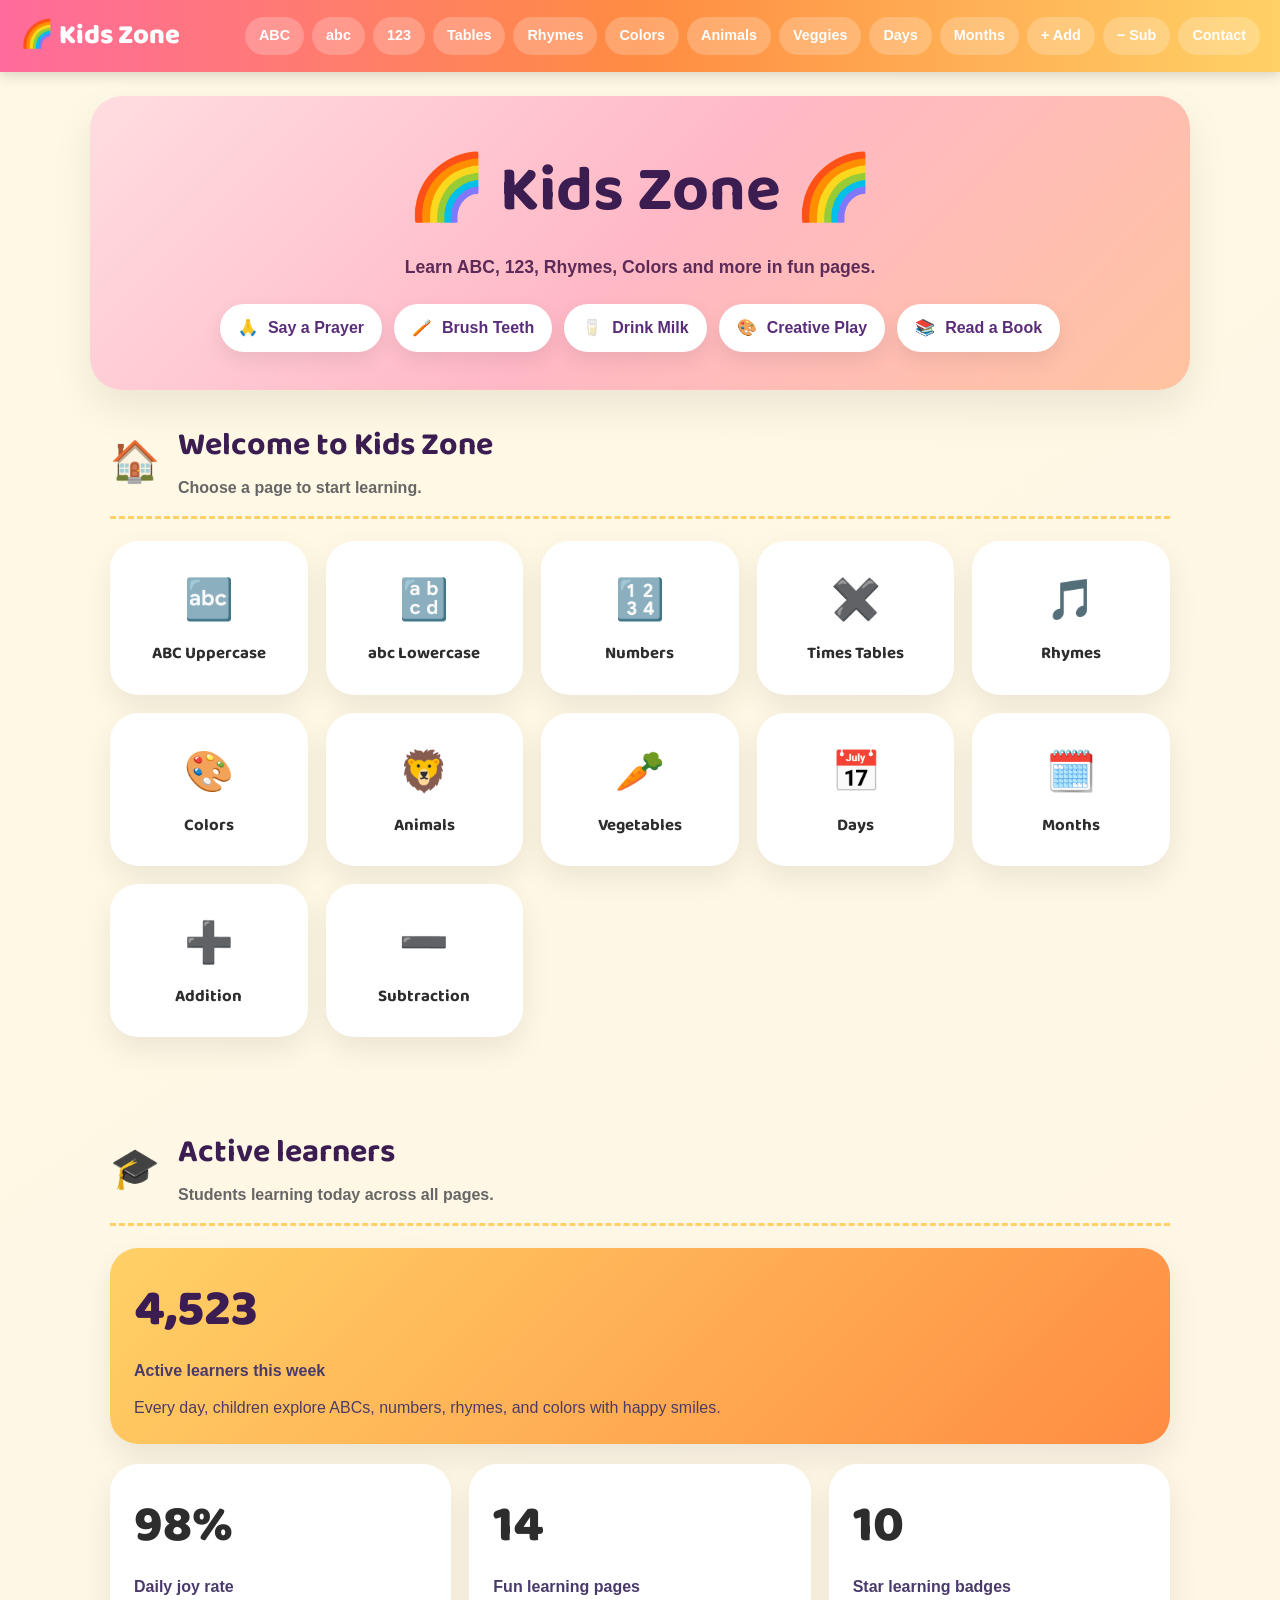
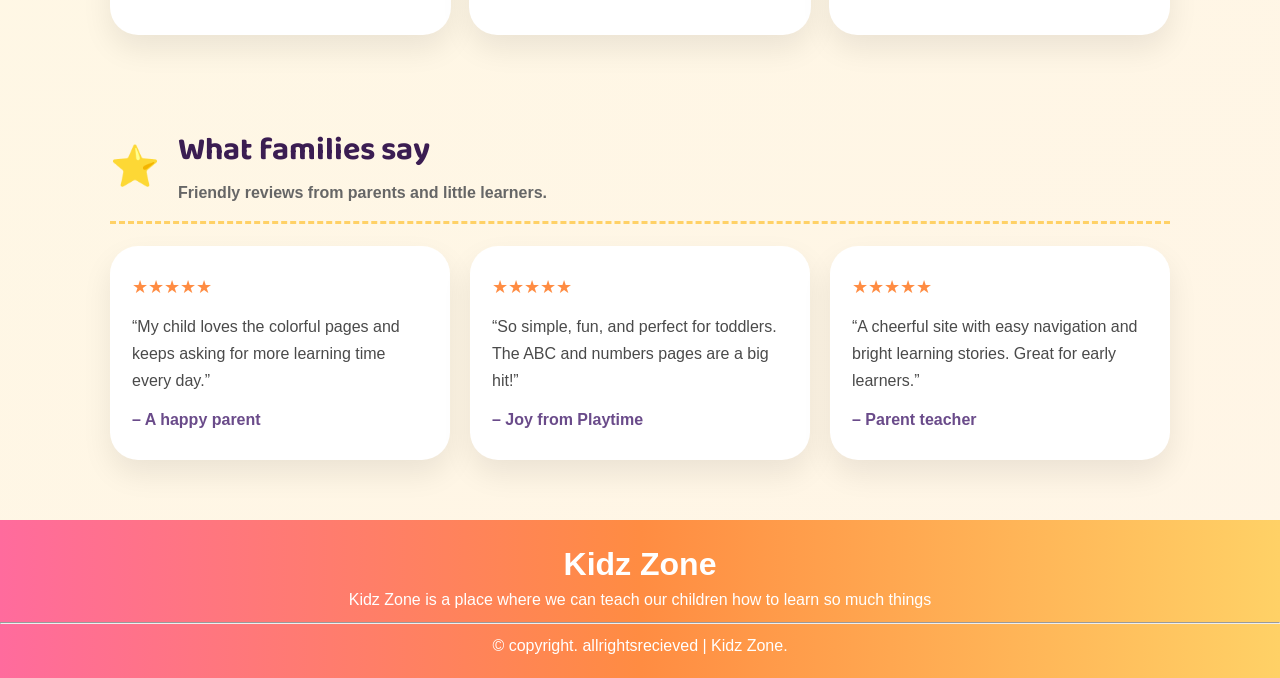
==== index.html @ d8476ef0 "init" ====
﻿<!DOCTYPE html>
<html lang="en">

<head>
  <meta charset="UTF-8">
  <meta name="viewport" content="width=device-width, initial-scale=1.0">
  <title>Kids Zone | Fun Learning for Toddlers</title>
  <link href="https://fonts.googleapis.com/css2?family=Baloo+2:wght@400;600;700;800&display=swap" rel="stylesheet">
  <link rel="stylesheet" href="styles.css">
</head>

<body>

  <nav class="top-nav">

    <a href="index.html" class="logo">🌈 Kids Zone</a>

    <div class="page-links">

      <a href="abcupper.html">ABC</a>

      <a href="abclower.html">abc</a>

      <a href="numbers.html">123</a>

      <a href="tables.html">Tables</a>

      <a href="rhymes.html">Rhymes</a>

      <a href="colors.html">Colors</a>

      <a href="animals.html">Animals</a>

      <a href="vegetables.html">Veggies</a>

      <a href="days.html">Days</a>

      <a href="months.html">Months</a>

      <a href="addition.html">+ Add</a>

      <a href="subtraction.html">− Sub</a>

      <a href="contact.html">Contact</a>

    </div>

  </nav>

  <div class="hero">

    <h1>🌈 Kids Zone 🌈</h1>

    <p>Learn ABC, 123, Rhymes, Colors and more in fun pages.</p>

    <div class="habits">

      <div class="habit-pill"><span class="icon">🙏</span> Say a Prayer</div>

      <div class="habit-pill"><span class="icon">🪥</span> Brush Teeth</div>

      <div class="habit-pill"><span class="icon">🥛</span> Drink Milk</div>

      <div class="habit-pill"><span class="icon">🎨</span> Creative Play</div>

      <div class="habit-pill"><span class="icon">📚</span> Read a Book</div>

    </div>

  </div>

  <div class="container">

    <div class="section-header">

      <span class="icon-big">🏠</span>

      <div>

        <h2>Welcome to Kids Zone</h2>

        <div class="subtitle">Choose a page to start learning.</div>

      </div>

    </div>

    <div class="topic-grid">

      <a href="abcupper.html" class="topic-card">

        <span class="t-icon">🔤</span>

        <span class="t-name">ABC Uppercase</span>

      </a>

      <a href="abclower.html" class="topic-card">

        <span class="t-icon">🔡</span>

        <span class="t-name">abc Lowercase</span>

      </a>

      <a href="numbers.html" class="topic-card">

        <span class="t-icon">🔢</span>

        <span class="t-name">Numbers</span>

      </a>

      <a href="tables.html" class="topic-card">

        <span class="t-icon">✖️</span>

        <span class="t-name">Times Tables</span>

      </a>

      <a href="rhymes.html" class="topic-card">

        <span class="t-icon">🎵</span>

        <span class="t-name">Rhymes</span>

      </a>

      <a href="colors.html" class="topic-card">

        <span class="t-icon">🎨</span>

        <span class="t-name">Colors</span>

      </a>

      <a href="animals.html" class="topic-card">

        <span class="t-icon">🦁</span>

        <span class="t-name">Animals</span></a>

      <a href="vegetables.html" class="topic-card">

        <span class="t-icon">🥕</span>

        <span class="t-name">Vegetables</span>

      </a>

      <a href="days.html" class="topic-card">

        <span class="t-icon">📅</span>

        <span class="t-name">Days</span>

      </a>

      <a href="months.html" class="topic-card">

        <span class="t-icon">🗓️</span>

        <span class="t-name">Months</span>

      </a>

      <a href="addition.html" class="topic-card">

        <span class="t-icon">➕</span>

        <span class="t-name">Addition</span>

      </a>

      <a href="subtraction.html" class="topic-card">

        <span class="t-icon">➖</span>

        <span class="t-name">Subtraction</span>

      </a>

    </div>

  </div>


  <div class="container">

    <div class="section-header">

      <span class="icon-big">🎓</span>

      <div>

        <h2>Active learners</h2>

        <div class="subtitle">Students learning today across all pages.</div>

      </div>

    </div>


    <div class="active-counter">

      <div class="counter-card main-counter">

        <div class="counter-value">4,523</div>

        <div class="counter-label">Active learners this week</div>

        <p>Every day, children explore ABCs, numbers, rhymes, and colors with happy smiles.</p>

      </div>

      <div class="counter-grid">

        <div class="counter-card">

          <div class="counter-value">98%</div>

          <div class="counter-label">Daily joy rate</div>

        </div>

        <div class="counter-card">

          <div class="counter-value">14</div>

          <div class="counter-label">Fun learning pages</div>

        </div>

        <div class="counter-card">

          <div class="counter-value">10</div>

          <div class="counter-label">Star learning badges</div>

        </div>

      </div>

    </div>

  </div>


  <div class="container">

    <div class="section-header">

      <span class="icon-big">⭐</span>

      <div>

        <h2>What families say</h2>

        <div class="subtitle">Friendly reviews from parents and little learners.</div>

      </div>

    </div>


    <div class="review-grid">

      <div class="review-card">

        <div class="review-stars">★★★★★</div>

        <p>“My child loves the colorful pages and keeps asking for more learning time every day.”</p>

        <div class="review-author">– A happy parent</div>

      </div>

      <div class="review-card">

        <div class="review-stars">★★★★★</div>

        <p>“So simple, fun, and perfect for toddlers. The ABC and numbers pages are a big hit!”</p>

        <div class="review-author">– Joy from Playtime</div>

      </div>

      <div class="review-card">

        <div class="review-stars">★★★★★</div>

        <p>“A cheerful site with easy navigation and bright learning stories. Great for early learners.”</p>

        <div class="review-author">– Parent teacher</div>

      </div>

    </div>

  </div>

  <footer>

    <div class="heading_main"><h1>Kidz Zone</h1></div>
    
    <p>Kidz Zone is a place where we can teach our children how to learn so much things</p>

    <hr class="hr">

    <div class="lower_footer">

      <p> ©️ copyright. allrightsrecieved | Kidz Zone.</p>

    </div>

  </footer>

  <script src="script.js" defer></script>


</body>

</html>
---- styles.css ----
﻿:root {
    --pink: #ff6b9d;
    --orange: #ff8c42;
    --yellow: #ffd166;
    --green: #06d6a0;
    --blue: #118ab2;
    --purple: #9b5de5;
    --red: #ef233c;
    --bg: #fef9e4;
    --text: #2d2d2d;
    --card-radius: 24px;
    --nav-h: 72px;
}

* {
    margin: 0;
    padding: 0;
    box-sizing: border-box;
}

body {
    font-family: 'Segoe UI', 'Tahoma', sans-serif;
    background: linear-gradient(145deg, #fef9e4 0%, #fff5e6 100%);
    color: var(--text);
    min-height: 100vh;
    line-height: 1.5;
}

a {
    color: inherit;
}

button,
input,
textarea {
    font: inherit;
}

.top-nav {
    background: linear-gradient(90deg, #ff6b9d, #ff8c42, #ffd166);
    padding: 0 20px;
    height: var(--nav-h);
    display: flex;
    align-items: center;
    justify-content: space-between;
    position: sticky;
    top: 0;
    z-index: 100;
    box-shadow: 0 4px 12px rgba(0, 0, 0, .14);
}

.logo {
    font-family: 'Baloo 2', cursive;
    font-size: 1.7rem;
    font-weight: 800;
    color: #fff;
    text-decoration: none;
}

.page-links {
    display: flex;
    flex-wrap: wrap;
    gap: 8px;
    justify-content: flex-end;
}

.page-links a {
    background: rgba(255, 255, 255, .22);
    color: white;
    padding: 8px 14px;
    border-radius: 999px;
    text-decoration: none;
    font-size: .9rem;
    font-weight: 700;
}

.page-links a:hover {
    background: rgba(255, 255, 255, .38);
}

.hero {
    max-width: 1100px;
    margin: 24px auto 0;
    background: linear-gradient(135deg, #ffdde1 0%, #ffb8c6 50%, #ffc3a0 100%);
    border-radius: 32px;
    padding: 48px 24px 38px;
    text-align: center;
    position: relative;
    overflow: hidden;
    box-shadow: 0 18px 40px rgba(0, 0, 0, .08);
}

.hero h1 {
    font-family: 'Baloo 2', cursive;
    font-size: clamp(2.3rem, 5vw, 4rem);
    color: #3b1d52;
    margin-bottom: 14px;
}

.hero p {
    font-size: 1.1rem;
    color: #5c2b57;
    font-weight: 700;
}

.hero .habits {
    display: flex;
    justify-content: center;
    flex-wrap: wrap;
    gap: 12px;
    margin-top: 24px;
}

.habit-pill {
    background: #fff;
    border-radius: 100px;
    cursor: pointer;
    padding: 12px 18px;
    display: inline-flex;
    align-items: center;
    gap: 10px;
    font-weight: 700;
    color: #5a2d7a;
    box-shadow: 0 8px 20px rgba(0, 0, 0, .08);
}

.container {
    max-width: 1100px;
    margin: 0 auto;
    padding: 32px 20px 60px;
}

.section-header {
    display: flex;
    align-items: center;
    gap: 18px;
    margin-bottom: 22px;
    padding-bottom: 16px;
    border-bottom: 3px dashed var(--yellow);
}

.section-header .icon-big {
    font-size: 2.5rem;
}

.section-header h2 {
    font-family: 'Baloo 2', cursive;
    font-size: 2rem;
    color: #3b1d52;
    margin-bottom: 6px;
}

.section-header .subtitle {
    color: #666;
    font-weight: 600;
}

.topic-grid,
.letter-grid,
.number-grid,
.tables-grid,
.colors-grid,
.animals-grid,
.veg-grid,
.days-list,
.months-grid,
.math-grid,
.rhymes-list {
    display: grid;
    gap: 18px;
}

.topic-grid {
    grid-template-columns: repeat(auto-fit, minmax(180px, 1fr));
}

.review-grid {
    display: grid;
    gap: 20px;
    grid-template-columns: repeat(auto-fit, minmax(240px, 1fr));
    margin-top: 18px;
}

.active-counter {
    display: grid;
    gap: 20px;
    margin-top: 18px;
}

.counter-grid {
    display: grid;
    gap: 18px;
    grid-template-columns: repeat(auto-fit, minmax(160px, 1fr));
}

.counter-card {
    background: white;
    border-radius: 28px;
    padding: 24px;
    box-shadow: 0 14px 30px rgba(0, 0, 0, .08);
}

.counter-card.main-counter {
    background: linear-gradient(135deg, #ffd166 0%, #ff8c42 100%);
    color: #3b1d52;
}

.counter-value {
    font-family: 'Baloo 2', cursive;
    font-size: clamp(2rem, 4vw, 3.2rem);
    font-weight: 800;
    margin-bottom: 10px;
}

.counter-label {
    font-weight: 700;
    margin-bottom: 12px;
    color: #4a3a6b;
}

.counter-card p {
    color: #4d3b66;
    line-height: 1.6;
}

.review-card {
    background: white;
    border-radius: 28px;
    padding: 28px 22px;
    box-shadow: 0 14px 30px rgba(0, 0, 0, .08);
}

.review-stars {
    color: #ff8c42;
    font-size: 1.1rem;
    margin-bottom: 12px;
}

.review-card p {
    color: #4a4a4a;
    line-height: 1.7;
    margin-bottom: 14px;
}

.review-author {
    color: #6a4b8a;
    font-weight: 700;
}

.topic-card {
    background: white;
    border-radius: 28px;
    padding: 28px 20px;
    text-align: center;
    text-decoration: none;
    color: var(--text);
    box-shadow: 0 12px 30px rgba(0, 0, 0, .08);
    transition: transform .2s, box-shadow .2s;
}

.topic-card:hover {
    transform: translateY(-4px);
}

.t-icon {
    font-size: 2.5rem;
    display: block;
    margin-bottom: 12px;
}

.t-name {
    font-family: 'Baloo 2', cursive;
    font-size: 1.05rem;
    font-weight: 700;
}

.letter-grid {
    grid-template-columns: repeat(auto-fit, minmax(110px, 1fr));
}

.letter-card,
.number-card,
.table-block,
.rhyme-card,
.color-card,
.animal-card,
.veg-card,
.day-card,
.month-card,
.math-card {
    background: white;
    border-radius: 24px;
    cursor: pointer;
    transition: 0.3s ease-in-out;
    box-shadow: 0 12px 32px rgba(0, 0, 0, .08);
}

/* .letter-card:hover, */
/* .number-card:hover,
.table-block:hover,
.rhyme-card:hover,
.color-card:hover,
.animal-card:hover,
.day-card:hover,*/
.month-card:hover {}

.veg-card:hover {
    transform: scale(1.03);
    box-shadow: -8px 15px 20px #9fedd7;
}

.letter-card {
    padding: 18px 12px 16px;
    border: 3px solid var(--yellow);
    text-align: center;
}

.big-letter {
    font-family: 'Baloo 2', cursive;
    font-size: 3rem;
    font-weight: 800;
    display: block;
    margin-bottom: 10px;
}

.word-icon {
    font-size: 1.5rem;
    display: block;
    margin-bottom: 8px;
}

.word {
    font-size: .9rem;
    color: #666;
    font-weight: 700;
}

.number-grid {
    grid-template-columns: repeat(auto-fit, minmax(90px, 1fr));
}

.number-card {
    padding: 24px 14px;
    text-align: center;
    font-family: 'Baloo 2', cursive;
    font-size: 2rem;
    font-weight: 800;
    border: 3px solid #ffd166;
}

.number-card .dots {
    display: flex;
    flex-wrap: wrap;
    justify-content: center;
    gap: 4px;
    margin-top: 10px;
}

.dot {
    width: 10px;
    height: 10px;
    border-radius: 50%;
    background: #ff8c42;
}

.tables-grid {
    grid-template-columns: repeat(auto-fit, minmax(220px, 1fr));
}

.table-block {
    overflow: hidden;
    cursor: pointer;
    transition: transform .2s, box-shadow .2s;
}

.table-block:hover {
    transform: translateY(-4px);
    box-shadow: 0 16px 40px rgba(0, 0, 0, .12);
}

.table-header {
    padding: 16px 18px;
    font-family: 'Baloo 2', cursive;
    color: white;
    font-size: 1.4rem;
}

.table-rows {
    padding: 16px;
}

.table-row {
    display: flex;
    justify-content: space-between;
    gap: 8px;
    margin-bottom: 8px;
    padding: 10px 12px;
    border-radius: 14px;
    background: #f9f6ff;
    font-weight: 700;
}

.eq {
    color: #6c2fa3;
}

.rhymes-list {
    grid-template-columns: 1fr;
}

.rhyme-card {
    padding: 22px;
    display: flex;
    gap: 18px;
    flex-wrap: wrap;
}

.rhyme-icon {
    font-size: 3rem;
}

.rhyme-content {
    flex: 1;
    min-width: 220px;
}

.rhyme-title {
    font-family: 'Baloo 2', cursive;
    color: #6c2fa3;
    font-size: 1.25rem;
    margin-bottom: 10px;
}

.rhyme-lines {
    list-style: none;
    padding: 0;
}

.rhyme-lines li {
    padding: 6px 0;
    font-weight: 600;
    color: #444;
    border-bottom: 1px dashed #eee;
}

.colors-grid {
    grid-template-columns: repeat(auto-fit, minmax(160px, 1fr));
}

.color-card {
    overflow: hidden;
}

.color-swatch {
    height: 110px;
}

.color-label {
    text-align: center;
    padding: 14px;
    font-family: 'Baloo 2', cursive;
    font-size: 1.1rem;
    font-weight: 700;
}

.animals-grid {
    grid-template-columns: repeat(auto-fit, minmax(150px, 1fr));
}

.animal-card {
    padding: 24px 18px 18px;
    text-align: center;
    border-bottom: 5px solid var(--orange);
}

.animal-icon {
    display: block;
    font-size: 2.8rem;
    margin-bottom: 12px;
}

.animal-name {
    font-family: 'Baloo 2', cursive;
    font-size: 1rem;
    font-weight: 800;
    margin-bottom: 6px;
}

.animal-sound {
    color: #777;
    font-weight: 700;
}

.veg-grid {
    grid-template-columns: repeat(auto-fit, minmax(160px, 1fr));
}

.veg-card {
    padding: 24px 18px 18px;
    text-align: center;
    border: 3px solid #9fedd7;
}

.veg-icon {
    display: block;
    font-size: 2.8rem;
    margin-bottom: 12px;
}

.veg-name {
    font-family: 'Baloo 2', cursive;
    font-size: 1rem;
    font-weight: 800;
    margin-bottom: 6px;
}

.veg-fact {
    color: #1a6b3c;
    font-weight: 700;
}

.days-list {
    grid-template-columns: 1fr;
}

.day-card {
    display: flex;
    gap: 18px;
    align-items: center;
    flex-wrap: wrap;
    padding: 22px;
}

.day-number {
    font-family: 'Baloo 2', cursive;
    font-size: 2rem;
    font-weight: 800;
    min-width: 50px;
}

.day-name {
    font-family: 'Baloo 2', cursive;
    font-size: 1.5rem;
    font-weight: 800;
    flex: 1;
}

.day-desc {
    color: #666;
    flex: 2;
}

.months-grid {
    grid-template-columns: repeat(auto-fit, minmax(190px, 1fr));
}

.month-card {
    overflow: hidden;
}

.month-header {
    padding: 14px 18px;
    color: #fff;
    display: flex;
    align-items: center;
    gap: 10px;
}

.month-num {
    font-family: 'Baloo 2', cursive;
    font-size: 1.8rem;
    opacity: .75;
}

.month-name {
    font-family: 'Baloo 2', cursive;
    font-size: 1.15rem;
    font-weight: 800;
}

.month-body {
    padding: 14px 18px;
    color: #444;
}

.math-grid {
    grid-template-columns: repeat(auto-fit, minmax(220px, 1fr));
}

.math-card {
    padding: 24px;
    text-align: center;
}

.math-eq {
    display: flex;
    justify-content: center;
    align-items: center;
    gap: 12px;
    font-size: 1.7rem;
    font-family: 'Baloo 2', cursive;
}

.math-op {
    color: #ff8c42;
}

.math-num,
.math-ans {
    background: #fff0f5;
    border-radius: 14px;
    padding: 10px 16px;
    min-width: 60px;
}

.math-game {
    background: white;
    border-radius: 28px;
    padding: 32px 24px;
    margin-bottom: 32px;
    box-shadow: 0 14px 30px rgba(0, 0, 0, .08);
    text-align: center;
}

.game-inputs {
    display: flex;
    justify-content: center;
    align-items: center;
    gap: 16px;
    margin-bottom: 20px;
    flex-wrap: wrap;
}

.math-input {
    width: 120px;
    padding: 12px 16px;
    border: 3px solid #ff8c42;
    border-radius: 14px;
    font-size: 1.2rem;
    font-family: 'Baloo 2', cursive;
    text-align: center;
    background: #fff8f5;
}

.math-input:focus {
    outline: none;
    border-color: #e67635;
    background: white;
}

.calculate-btn {
    background: linear-gradient(135deg, #ff8c42 0%, #ff6b9d 100%);
    color: white;
    border: none;
    border-radius: 999px;
    padding: 12px 24px;
    font-size: 1.1rem;
    font-weight: 800;
    font-family: 'Baloo 2', cursive;
    cursor: pointer;
    transition: transform .2s, box-shadow .2s;
}

.calculate-btn:hover {
    transform: translateY(-2px);
    box-shadow: 0 8px 20px rgba(255, 140, 66, .3);
}

.clear-btn {
    background: linear-gradient(135deg, #9b5de5 0%, #118ab2 100%);
    color: white;
    border: none;
    border-radius: 999px;
    padding: 12px 24px;
    font-size: 1.1rem;
    font-weight: 800;
    font-family: 'Baloo 2', cursive;
    cursor: pointer;
    transition: transform .2s, box-shadow .2s;
}

.clear-btn:hover {
    transform: translateY(-2px);
    box-shadow: 0 8px 20px rgba(155, 93, 229, .3);
}

.game-result {
    font-size: 2rem;
    font-family: 'Baloo 2', cursive;
    font-weight: 800;
    color: #3b1d52;
    min-height: 40px;
    display: flex;
    align-items: center;
    justify-content: center;
}

.contact-content {
    display: grid;
    gap: 32px;
    grid-template-columns: 1fr;
}

.contact-info {
    display: grid;
    gap: 20px;
    grid-template-columns: repeat(auto-fit, minmax(250px, 1fr));
}

.info-card {
    background: white;
    border-radius: 24px;
    padding: 24px;
    text-align: center;
    box-shadow: 0 12px 30px rgba(0, 0, 0, .08);
}

.info-card h3 {
    font-family: 'Baloo 2', cursive;
    color: #3b1d52;
    font-size: 1.3rem;
    margin-bottom: 12px;
}

.info-card p {
    color: #4a4a4a;
    line-height: 1.6;
}

.contact-form {
    background: white;
    border-radius: 24px;
    padding: 32px;
    box-shadow: 0 12px 30px rgba(0, 0, 0, .08);
}

.contact-form h3 {
    font-family: 'Baloo 2', cursive;
    color: #3b1d52;
    font-size: 1.8rem;
    text-align: center;
    margin-bottom: 24px;
}

.form-group {
    margin-bottom: 20px;
}

.form-group label {
    display: block;
    font-weight: 700;
    color: #4a4a4a;
    margin-bottom: 8px;
    font-size: 1rem;
}

.form-group input,
.form-group select,
.form-group textarea {
    width: 100%;
    padding: 12px 16px;
    border: 3px solid #ff8c42;
    border-radius: 14px;
    font-size: 1rem;
    font-family: 'Segoe UI', sans-serif;
    background: #fff8f5;
}

.form-group input:focus,
.form-group select:focus,
.form-group textarea:focus {
    outline: none;
    border-color: #e67635;
    background: white;
}

.form-group textarea {
    resize: vertical;
    min-height: 100px;
}

.submit-btn {
    background: linear-gradient(135deg, #ff8c42 0%, #ff6b9d 100%);
    color: white;
    border: none;
    border-radius: 999px;
    padding: 14px 28px;
    font-size: 1.1rem;
    font-weight: 800;
    font-family: 'Baloo 2', cursive;
    cursor: pointer;
    transition: transform .2s, box-shadow .2s;
    width: 100%;
}

.submit-btn:hover {
    transform: translateY(-2px);
    box-shadow: 0 8px 20px rgba(255, 140, 66, .3);
}

.form-message {
    margin-top: 20px;
    padding: 12px;
    border-radius: 14px;
    text-align: center;
    font-weight: 700;
    min-height: 20px;
}

.back-btn {
    display: inline-flex;
    align-items: center;
    gap: 10px;
    background: #ff8c42;
    color: #fff;
    text-decoration: none;
    padding: 12px 22px;
    border-radius: 999px;
    font-weight: 800;
    margin-bottom: 24px;
}

.back-btn:hover {
    background: #e67635;
}



@media(max-width: 780px) {
    .page-links {
        justify-content: center;
    }

    .topic-grid,
    .letter-grid,
    .colors-grid,
    .animals-grid,
    .veg-grid,
    .months-grid,
    .math-grid,
    .tables-grid {
        grid-template-columns: repeat(auto-fit, minmax(180px, 1fr));
    }

    .day-card {
        flex-direction: column;
        align-items: flex-start;
    }

    .game-inputs {
        flex-direction: column;
        gap: 12px;
    }

    .math-input {
        width: 100%;
        max-width: 200px;
    }

    .contact-info {
        grid-template-columns: 1fr;
    }

    .contact-form {
        padding: 24px;
    }
}

@media(max-width: 520px) {
    .page-links a {
        padding: 8px 10px;
        font-size: .78rem;
    }

    .hero {
        padding: 36px 16px 30px;
    }

    .section-header {
        flex-direction: column;
        align-items: flex-start;
    }
}

.main_container {
    display: flex;
    justify-content: center;
    align-items: center;
    height: 100vh;
}

.contact_container {
    width: 900px;
    height: 400px;
    display: flex;
    border-radius: 20px;
    overflow: hidden;
    box-shadow: 0 10px 30px rgba(0, 0, 0, 0.2);
}

.left {
    width: 40%;
    background: linear-gradient(90deg, #ff6b9d, #ff8c42, #ffd166);
    color: white;
    padding: 30px;
}

.left h2 {
    margin-bottom: 20px;
}

.left input,
.left textarea {
    width: 100%;
    margin-bottom: 15px;
    padding: 10px;
    border: none;
    border-radius: 5px;
    outline: none;
}

.left textarea {
    resize: none;
    height: 80px;
}

.btn-group {
    display: flex;
    gap: 10px;
}

.left button {
    flex: 1;
    padding: 10px;
    border: none;
    color: white;
    border-radius: 5px;
    cursor: pointer;
}

.submit-button {
    background: #6c63ff;
}

.submit-button:hover {
    background: #574fd6;
}

.clear-button {
    background: #ff5c5c;
}

.clear-button:hover {
    background: #d94444;
}

.right {
    width: 60%;
    background: linear-gradient(90deg, #ffd166, #ff8c42, #ff6b9d);
    display: flex;
    border-left: 2px solid peachpuff;
    justify-content: center;
    align-items: center;
}

.right img {
    width: 50%;
}

footer {
    background: linear-gradient(90deg, #ff6b9d, #ff8c42, #ffd166);
    padding-top: 20px;
    padding-bottom: 20px;
    flex-direction: column;
    color: white;
    text-align: center;
    width: 100%;
}

.hr {
    margin-top: 10px;
    margin-bottom: 10px;
    height: 1px;
    text-align: center;
    display: flex;
    justify-content: center;
    align-items: center;
    background-color: white;
}

.main_container_add {
    height: 90vh;
    display: flex;
    align-items: center;
    justify-content: center;
}

.inner_cont_add {
    text-align: center;
}

.main_container_sub {
    height: 90vh;
    display: flex;
    align-items: center;
    justify-content: center;
}

.inner_cont_sub {
    text-align: center;
}

.number {
    display: flex;
    margin-top: 20px;
    margin-bottom: 20px;
    justify-content: center;
    align-items: center;
    gap: 12px;
}
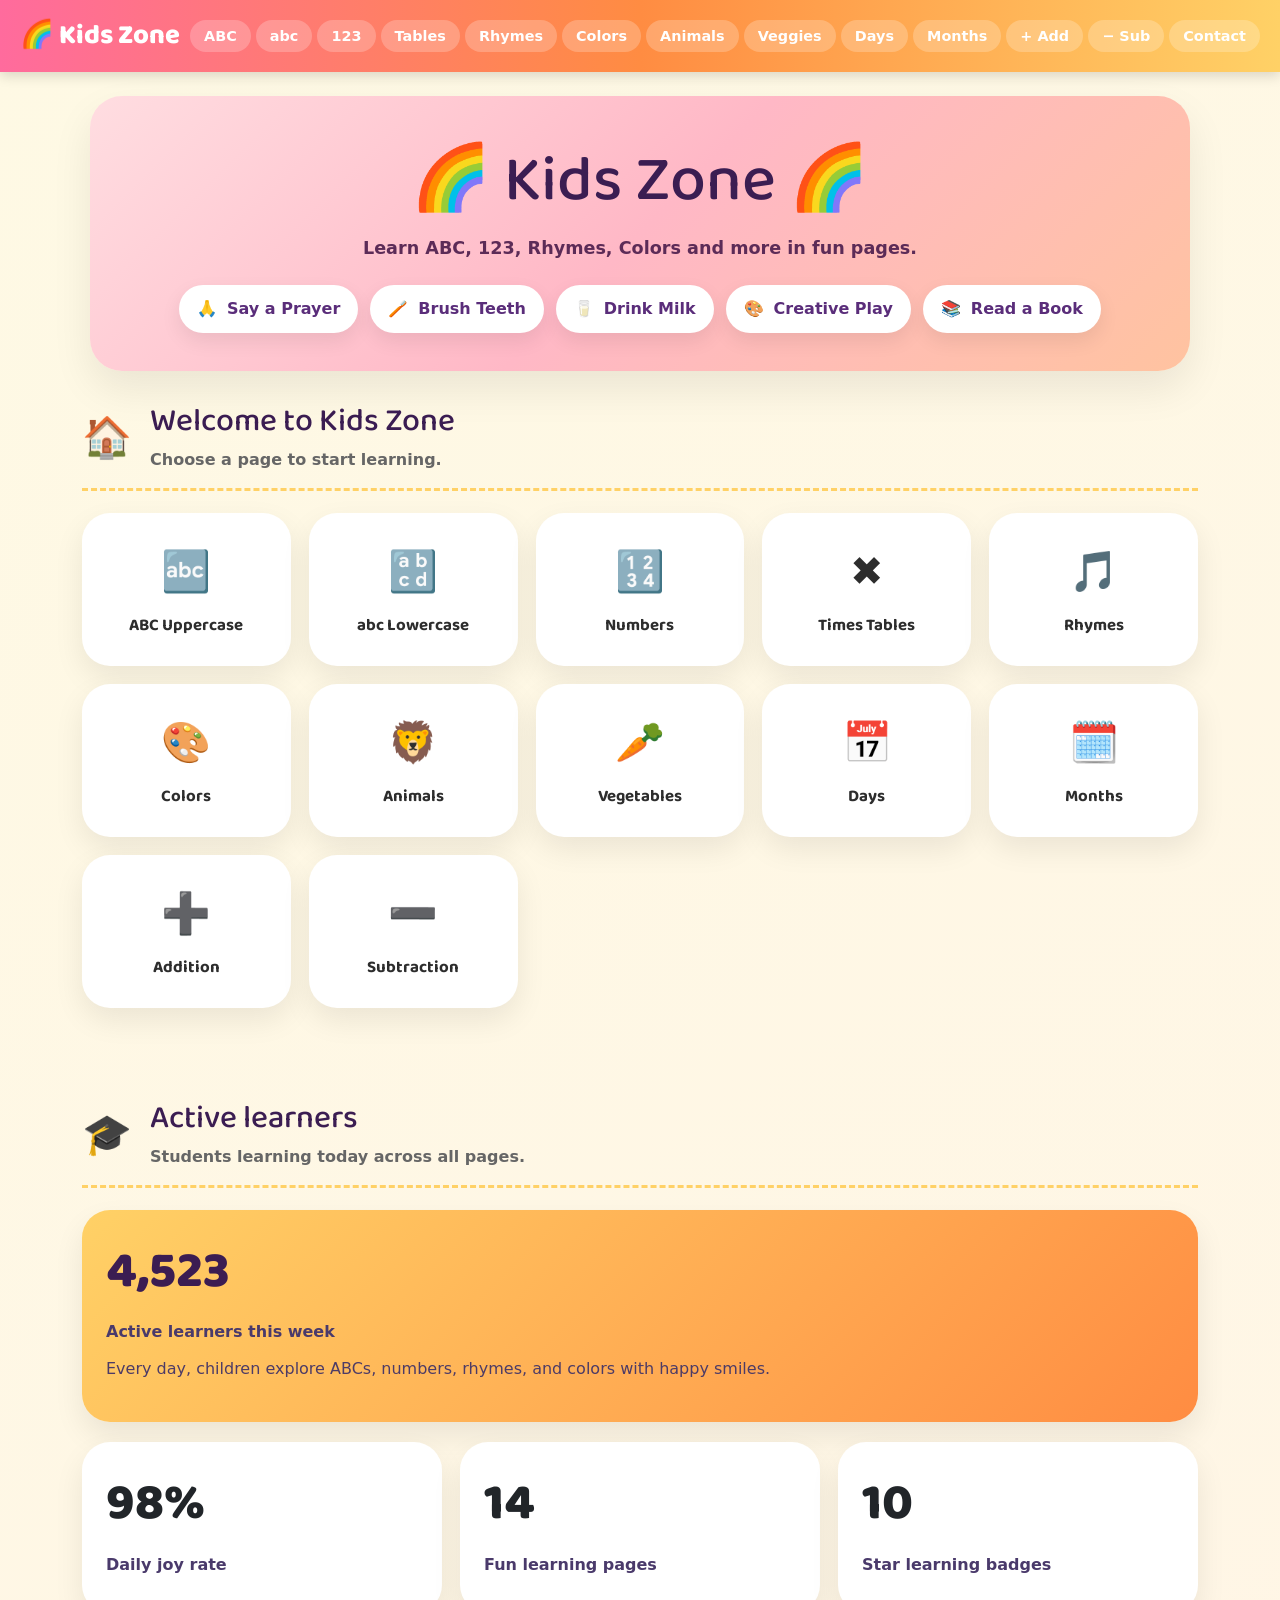
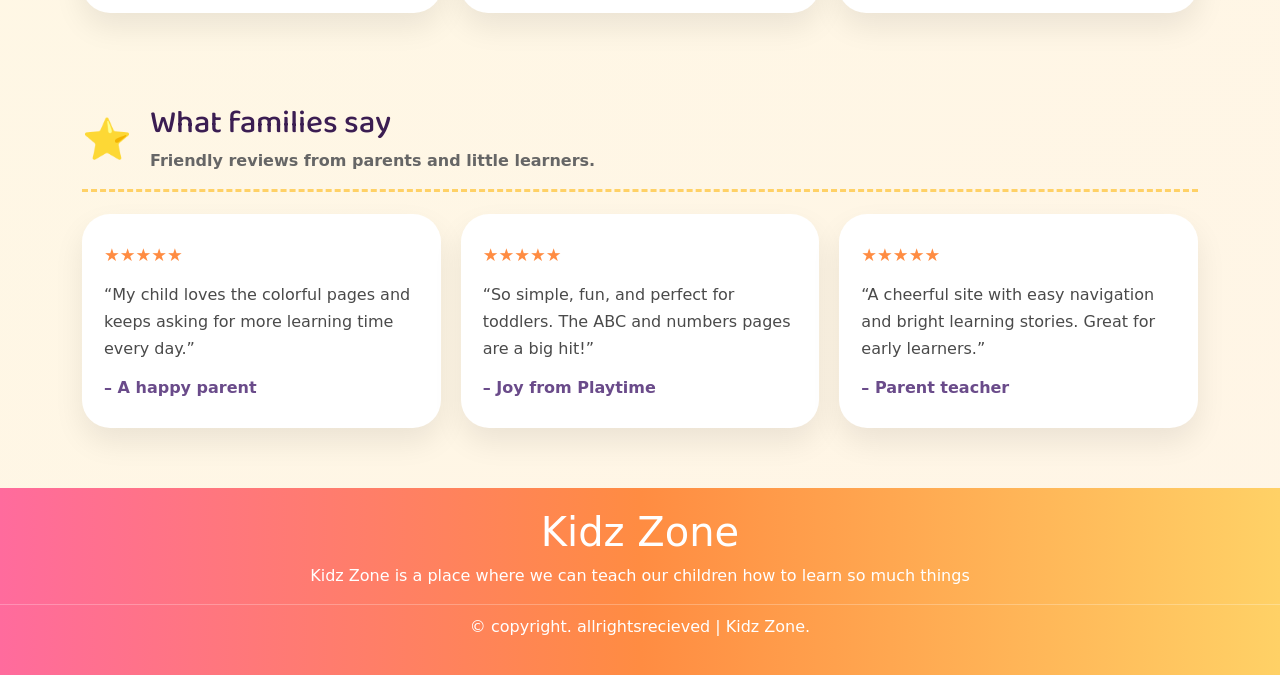
==== commit 8ef71959: "responsive nav" ====
--- a/index.html
+++ b/index.html
@@ -7,6 +7,7 @@
   <title>Kids Zone | Fun Learning for Toddlers</title>
   <link href="https://fonts.googleapis.com/css2?family=Baloo+2:wght@400;600;700;800&display=swap" rel="stylesheet">
   <link rel="stylesheet" href="styles.css">
+  <link rel="stylesheet" href="Utilities/bootstrap.min.css">
 </head>
 
 <body>
@@ -15,7 +16,7 @@
 
     <a href="index.html" class="logo">🌈 Kids Zone</a>
 
-    <div class="page-links">
+    <div class="page-links bg d-none d-md-block">
 
       <a href="abcupper.html">ABC</a>
 
@@ -45,6 +46,50 @@
 
     </div>
 
+    <div class="mobile-menu d-block d-md-none">
+
+      <span id="mobileIcon" class="menu-icon">☰</span>
+      <div id="mobileMenu" class="mobile-links d-flex flex-column gap-3 text d-none"
+        style="margin-top: 550px; background-color: red; width: 200px; padding: 20px; display: none;">
+
+        <a href="abcupper.html">ABC</a>
+
+        <a href="abclower.html">abc</a>
+
+        <a href="numbers.html">123</a>
+
+        <a href="tables.html">Tables</a>
+
+        <a href="rhymes.html">Rhymes</a>
+
+        <a href="colors.html">Colors</a>
+
+        <a href="animals.html">Animals</a>
+
+        <a href="vegetables.html">Veggies</a>
+
+        <a href="days.html">Days</a>
+
+        <a href="months.html">Months</a>
+
+        <a href="addition.html">+ Add</a>
+
+        <a href="subtraction.html">− Sub</a>
+
+        <a href="contact.html">Contact</a>
+      </div>
+    </div>
+
+    <script>
+      const mobileIcon = document.getElementById('mobileIcon');
+      const mobileMenu = document.getElementById('mobileMenu');
+
+      mobileIcon.addEventListener('click', () => {
+        console.log('Mobile menu icon clicked');
+        mobileMenu.classList.toggle('mobileShow');
+      });
+    </script>
+
   </nav>
 
   <div class="hero">
@@ -303,8 +348,10 @@
 
   <footer>
 
-    <div class="heading_main"><h1>Kidz Zone</h1></div>
-    
+    <div class="heading_main">
+      <h1>Kidz Zone</h1>
+    </div>
+
     <p>Kidz Zone is a place where we can teach our children how to learn so much things</p>
 
     <hr class="hr">
--- a/styles.css
+++ b/styles.css
@@ -899,8 +899,7 @@
 }
 
 .left {
-    width: 40%;
-    background: linear-gradient(90deg, #ff6b9d, #ff8c42, #ffd166);
+    width: 60%;
     color: white;
     padding: 30px;
 }
@@ -955,12 +954,15 @@
 }
 
 .right {
-    width: 60%;
-    background: linear-gradient(90deg, #ffd166, #ff8c42, #ff6b9d);
-    display: flex;
-    border-left: 2px solid peachpuff;
+    width: 40%;
+    display: flex;
     justify-content: center;
     align-items: center;
+}
+
+.left h2 {
+    color: grey;
+    text-align: center;
 }
 
 .right img {
@@ -1017,4 +1019,8 @@
     justify-content: center;
     align-items: center;
     gap: 12px;
-}+}
+/* Mobile Styles */
+.mobileShow {
+  display: flex;
+}
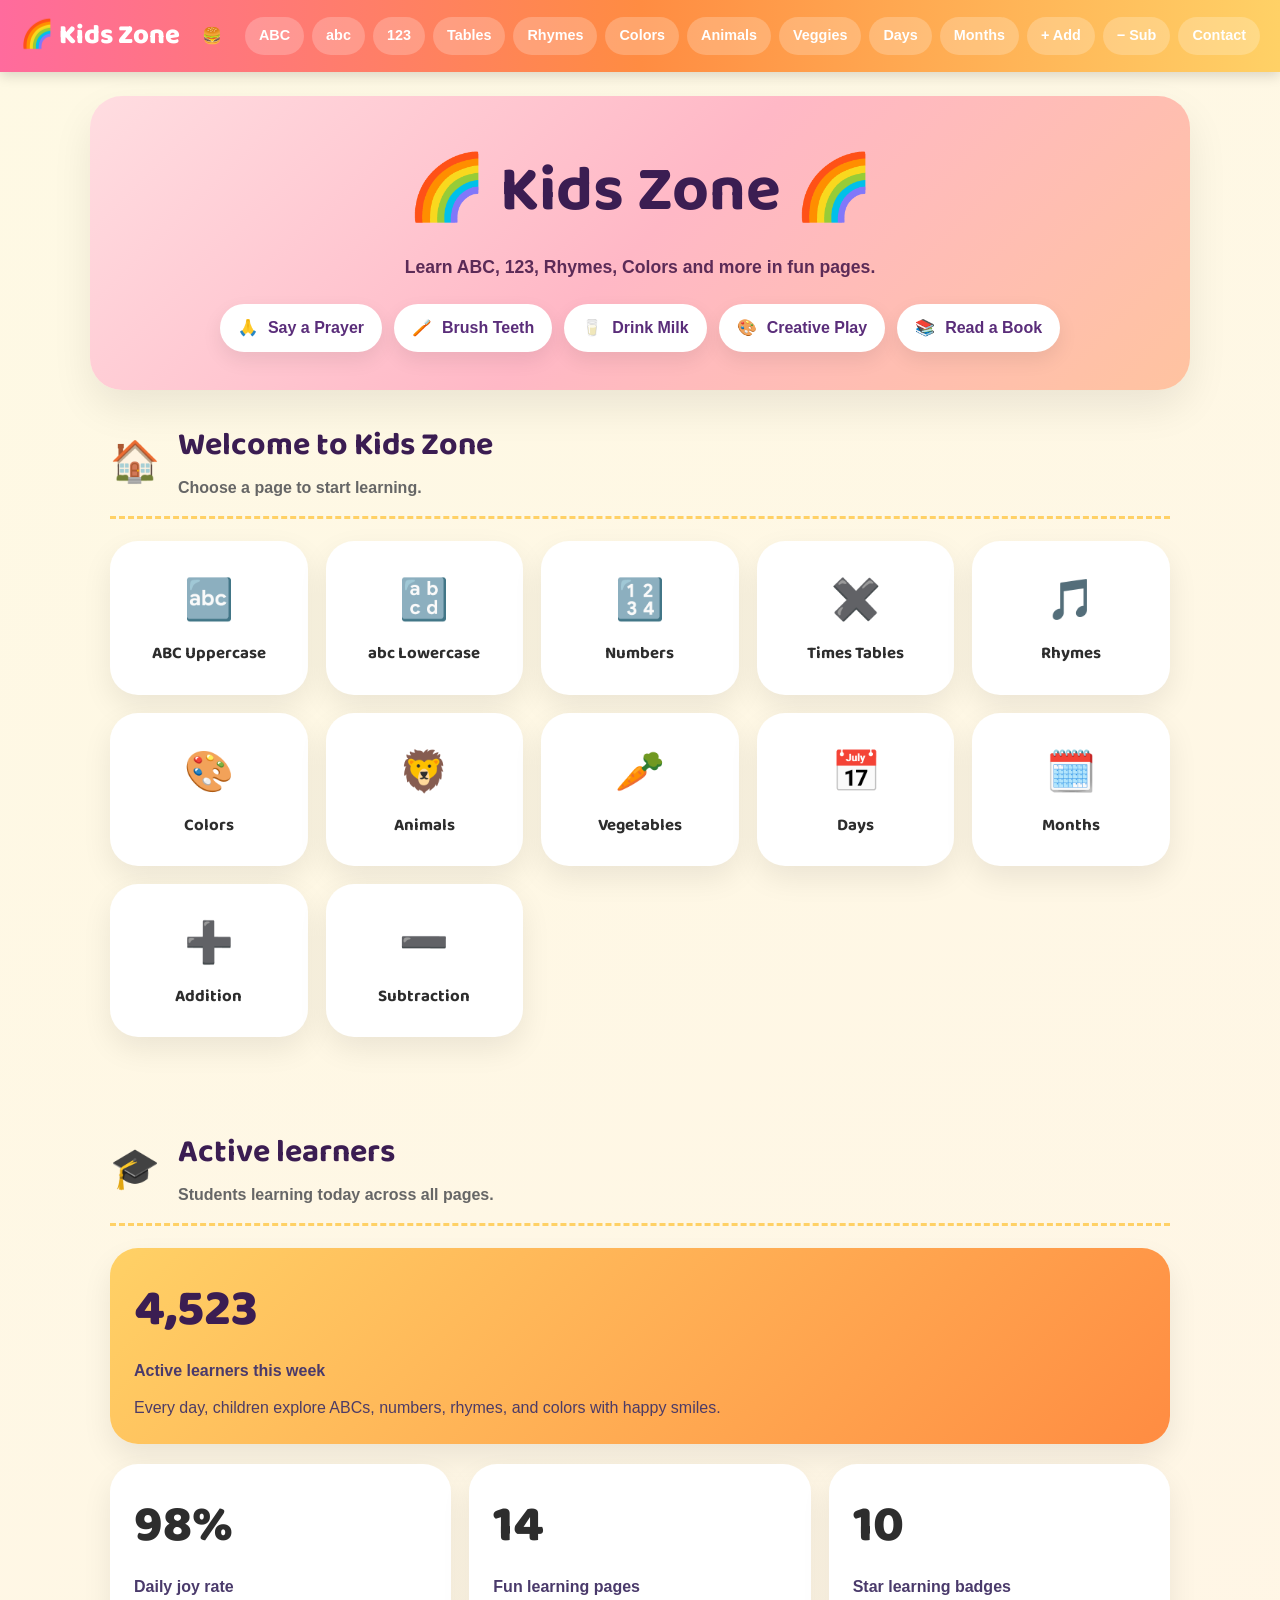
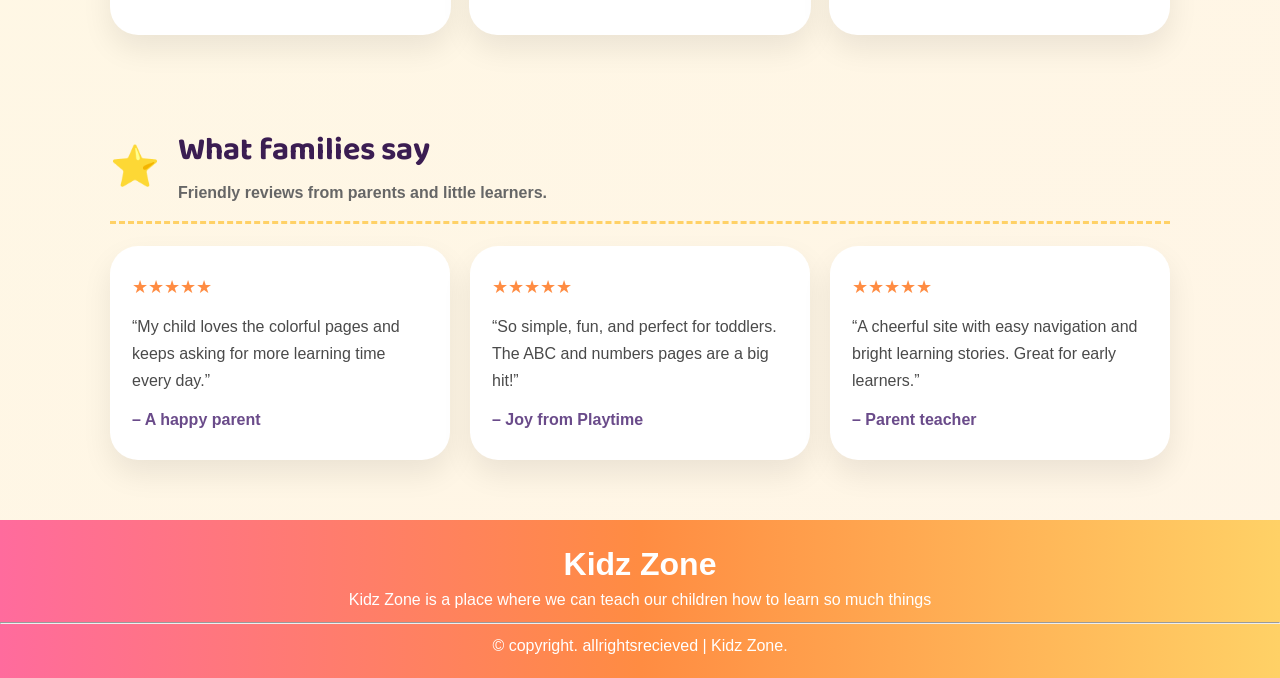
==== commit 2559e1ff: "Navbar Responsive some problem" ====
--- a/index.html
+++ b/index.html
@@ -7,7 +7,7 @@
   <title>Kids Zone | Fun Learning for Toddlers</title>
   <link href="https://fonts.googleapis.com/css2?family=Baloo+2:wght@400;600;700;800&display=swap" rel="stylesheet">
   <link rel="stylesheet" href="styles.css">
-  <link rel="stylesheet" href="Utilities/bootstrap.min.css">
+  <!-- <link rel="stylesheet" href="Utilities/bootstrap.min.css"> -->
 </head>
 
 <body>
@@ -16,7 +16,9 @@
 
     <a href="index.html" class="logo">🌈 Kids Zone</a>
 
-    <div class="page-links bg d-none d-md-block">
+    <p style="cursor: pointer;" id="menu-icon">🍔</p>
+
+    <div class="page-links">
 
       <a href="abcupper.html">ABC</a>
 
@@ -46,51 +48,49 @@
 
     </div>
 
-    <div class="mobile-menu d-block d-md-none">
-
-      <span id="mobileIcon" class="menu-icon">☰</span>
-      <div id="mobileMenu" class="mobile-links d-flex flex-column gap-3 text d-none"
-        style="margin-top: 550px; background-color: red; width: 200px; padding: 20px; display: none;">
-
-        <a href="abcupper.html">ABC</a>
-
-        <a href="abclower.html">abc</a>
-
-        <a href="numbers.html">123</a>
-
-        <a href="tables.html">Tables</a>
-
-        <a href="rhymes.html">Rhymes</a>
-
-        <a href="colors.html">Colors</a>
-
-        <a href="animals.html">Animals</a>
-
-        <a href="vegetables.html">Veggies</a>
-
-        <a href="days.html">Days</a>
-
-        <a href="months.html">Months</a>
-
-        <a href="addition.html">+ Add</a>
-
-        <a href="subtraction.html">− Sub</a>
-
-        <a href="contact.html">Contact</a>
-      </div>
-    </div>
-
-    <script>
-      const mobileIcon = document.getElementById('mobileIcon');
-      const mobileMenu = document.getElementById('mobileMenu');
-
-      mobileIcon.addEventListener('click', () => {
-        console.log('Mobile menu icon clicked');
-        mobileMenu.classList.toggle('mobileShow');
-      });
-    </script>
+    <div id="drawer">
+
+      <p id="cross" style="position: absolute; margin-left: 140px;">❌</p>
+
+      <a href="abcupper.html">ABC</a>
+
+      <a href="abclower.html">abc</a>
+
+      <a href="numbers.html">123</a>
+
+      <a href="tables.html">Tables</a>
+
+      <a href="rhymes.html">Rhymes</a>
+
+      <a href="colors.html">Colors</a>
+
+      <a href="animals.html">Animals</a>
+
+      <a href="vegetables.html">Veggies</a>
+
+      <a href="days.html">Days</a>
+
+      <a href="months.html">Months</a>
+
+      <a href="addition.html">+ Add</a>
+
+      <a href="subtraction.html">− Sub</a>
+
+      <a href="contact.html">Contact</a>
+
+    </div>
 
   </nav>
+
+  <script>
+
+    document.getElementById('menu-icon').addEventListener('click', function () {
+
+      document.getElementById('drawer').style.display = 'block';
+
+    });
+
+  </script>
 
   <div class="hero">
 
--- a/styles.css
+++ b/styles.css
@@ -1012,15 +1012,48 @@
     text-align: center;
 }
 
-.number {
-    display: flex;
-    margin-top: 20px;
-    margin-bottom: 20px;
+#drawer {
+    display: flex;
+    align-items: center;
+    display: none;
+    background: linear-gradient(135deg, #ffdde1 0%, #ffb8c6 50%, #ffc3a0 100%);
+    margin-top: 540px;
+    padding: 10px;
+    border-radius: 10px;
+    position: absolute;
+    /* position: relative; */
+    text-align: center;
+    height: 470px;
+    align-items: center;
+    width: 190px;
+}
+
+
+#drawer a {
+    background: rgba(255, 255, 255, 0.74);
+    color: #3b1d52;
+    display: flex;
     justify-content: center;
     align-items: center;
-    gap: 12px;
-}
-/* Mobile Styles */
-.mobileShow {
-  display: flex;
-}
+    padding: 8px 14px;
+    border-radius: 999px;
+    text-decoration: none;
+    width: 100px;
+    height: 30PX;
+    margin-bottom: 5px;
+}
+
+#drawer a:hover {
+    background: rgba(255, 255, 255, .38);
+}
+
+@media(max-width:1270px) {
+    /* #drawer {
+        display: flex;
+        flex-direction: column;
+    } */
+
+    .page-links {
+        display: none;
+    }
+}
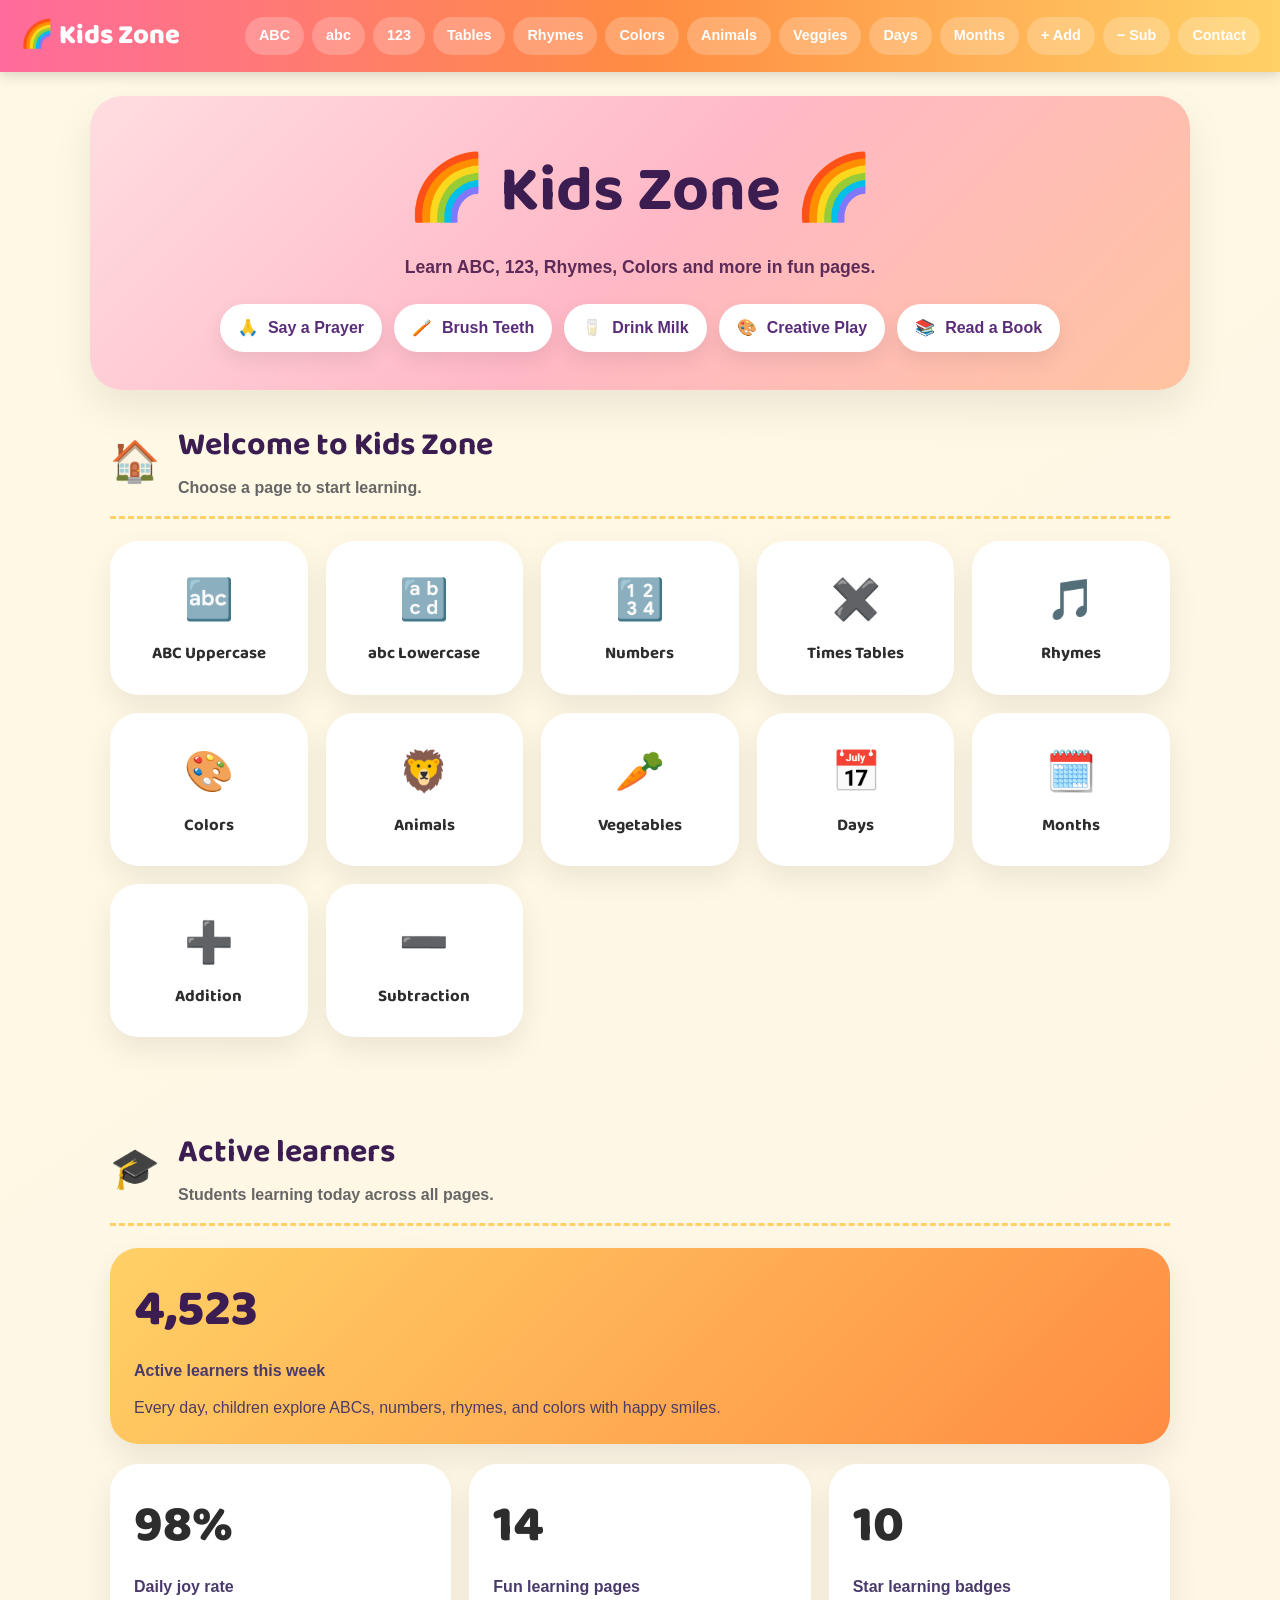
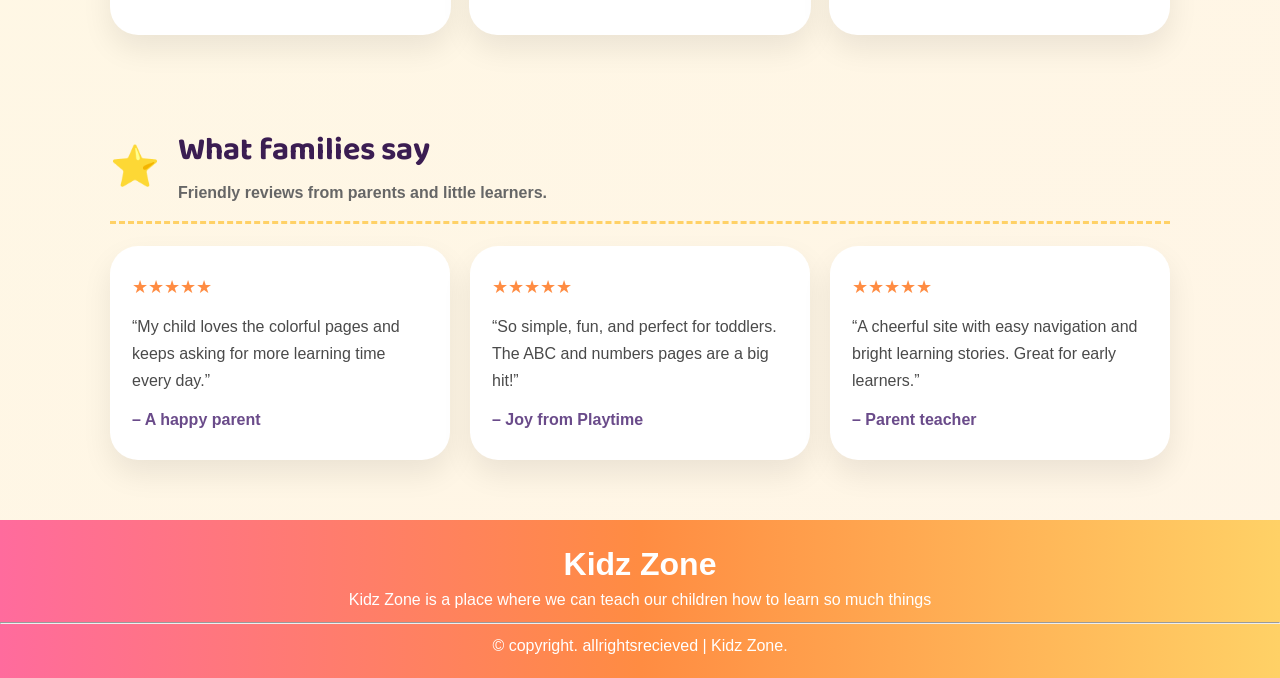
==== commit 8ae26fe4: "Responsive navbar" ====
--- a/index.html
+++ b/index.html
@@ -50,7 +50,7 @@
 
     <div id="drawer">
 
-      <p id="cross" style="position: absolute; margin-left: 140px;">❌</p>
+      <p id="cross" style="position: absolute; cursor: pointer; margin-left: 140px;">❌</p>
 
       <a href="abcupper.html">ABC</a>
 
@@ -87,6 +87,12 @@
     document.getElementById('menu-icon').addEventListener('click', function () {
 
       document.getElementById('drawer').style.display = 'block';
+
+    });
+
+    document.getElementById('cross').addEventListener('click', function () {
+
+      document.getElementById('drawer').style.display = 'none';
 
     });
 
--- a/styles.css
+++ b/styles.css
@@ -1047,7 +1047,17 @@
     background: rgba(255, 255, 255, .38);
 }
 
+#menu-icon {
+    display: none;
+    font-size: 1.5rem;
+    cursor: pointer;
+}
+
 @media(max-width:1270px) {
+    #menu-icon {
+        display: block;
+    }
+
     /* #drawer {
         display: flex;
         flex-direction: column;
